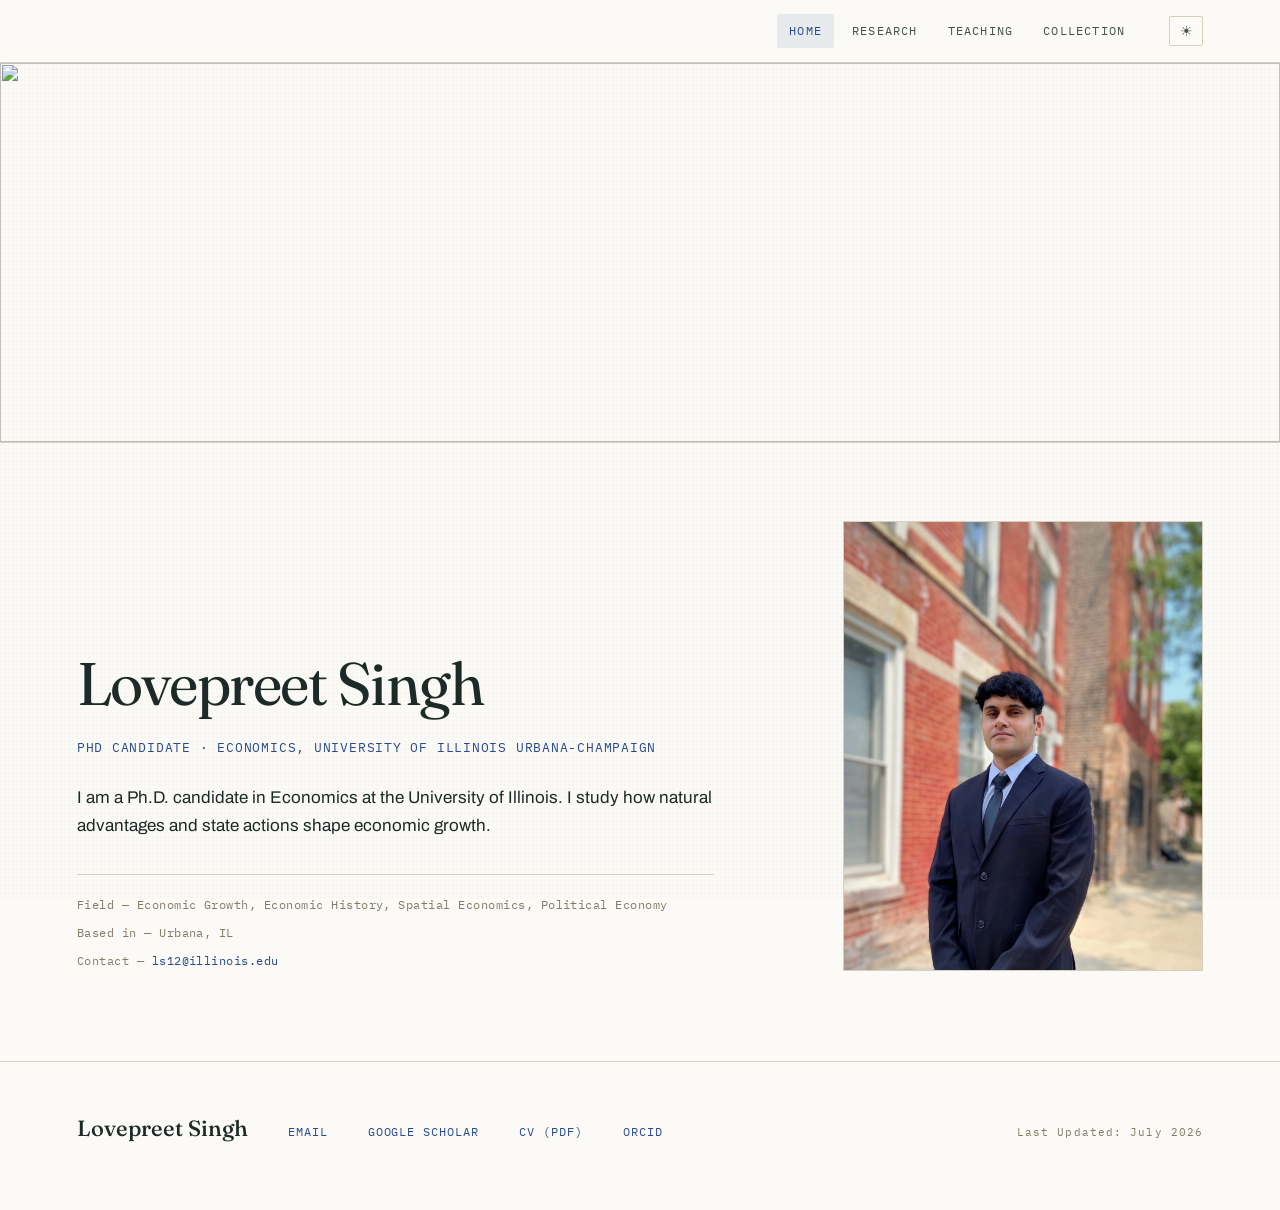
==== index.html @ d8ee820a "Set page titles to Lovepreet Singh, remove template wordmark, fix teaching typos Co-Authored-By: Cla" ====
<!-- Self-contained page: design (CSS) and behaviour (JS) are inlined so each
     page renders on its own. [ brackets ] mark placeholders to replace. -->
<!DOCTYPE html>
<html lang="en">
<head>
<meta charset="UTF-8">
<meta name="viewport" content="width=device-width, initial-scale=1">
<title>Lovepreet Singh</title>
<meta name="description" content="[ One-line description of you and your work ]">
<script>try{var t=localStorage.getItem('theme')||(matchMedia('(prefers-color-scheme:dark)').matches?'dark':'light');if(t==='dark')document.documentElement.setAttribute('data-theme','dark');}catch(e){}</script>
<link rel="preconnect" href="https://fonts.googleapis.com">
<link rel="preconnect" href="https://fonts.gstatic.com" crossorigin>
<link href="https://fonts.googleapis.com/css2?family=Fraunces:ital,opsz,wght@0,9..144,400;0,9..144,500;0,9..144,600;0,9..144,900;1,9..144,400&family=Archivo:wght@400;500;600&family=IBM+Plex+Mono:wght@400;500&display=swap" rel="stylesheet">
<style>
  :root{
    --paper:    #FBFAF6;   /* near-white warm paper          */
    --paper-2:  #FFFFFF;   /* white card / plate surface     */
    --ink:      #1C2B28;   /* deep pine-slate (near-black)  */
    --ink-soft: #43504C;   /* secondary text                */
    --muted:    #847B68;   /* captions, meta, mono labels   */
    --accent:   #294B8C;   /* fountain-pen cobalt           */
    --rule:     #D7CFBE;   /* hairline rules                */

    --serif: "Fraunces", Georgia, serif;
    --sans:  "Archivo", system-ui, sans-serif;
    --mono:  "IBM Plex Mono", ui-monospace, monospace;

    --edge: clamp(20px, 6vw, 110px);   /* page side margin   */
    --maxw: 1440px;

    --grain:   rgba(28,43,40,.07);     /* paper grain dots    */
    --scrim:   rgba(16,22,20,.92);     /* always-dark overlay on images */
    --on-scrim:#F1ECE0;                /* light text on scrim */
    --overlay: rgba(16,22,20,.80);     /* lightbox backdrop   */
  }

  /* dark theme — same identity, parchment becomes the ink */
  html[data-theme="dark"]{
    --paper:#16201E; --paper-2:#1F2B28; --ink:#E8E2D4; --ink-soft:#B6B2A3;
    --muted:#8C8670; --accent:#86ABE8; --rule:#33403A; --grain:rgba(232,226,212,.05);
  }

  *{ box-sizing:border-box; margin:0; padding:0; }
  html{ scroll-behavior:smooth; }
  body{
    background:var(--paper); color:var(--ink);
    font-family:var(--sans); font-size:17px; line-height:1.65;
    -webkit-font-smoothing:antialiased;
    transition:background-color .4s ease, color .4s ease;
  }
  a{ color:inherit; }
  img{ display:block; max-width:100%; }
  ::selection{ background:var(--accent); color:#fff; }
  h1,h2,h3{ text-wrap:balance; }
  p{ text-wrap:pretty; }
  section[id], #home{ scroll-margin-top:78px; }   /* keep anchors clear of sticky nav */

  /* faint paper grain over the whole page */
  body::before{
    content:""; position:fixed; inset:0; pointer-events:none; z-index:0;
    opacity:.3; mix-blend-mode:multiply;
    background-image:
      radial-gradient(circle at 1px 1px, var(--grain) 1px, transparent 0);
    background-size:4px 4px;
  }
  .wrap{ max-width:var(--maxw); margin:0 auto; padding:0 var(--edge); position:relative; z-index:1; }

  /* ---- shared bits ---------------------------------------------------- */
  .eyebrow{
    font-family:var(--mono); font-size:12px; letter-spacing:.22em;
    text-transform:uppercase; color:var(--muted);
  }
  .accession{ font-family:var(--mono); font-size:12px; letter-spacing:.08em; color:var(--accent); }
  .filemark{ display:flex; align-items:baseline; gap:18px; border-bottom:1px solid var(--rule);
             padding-bottom:14px; margin-bottom:46px; }
  .filemark .no{ font-family:var(--mono); font-size:13px; color:var(--accent); letter-spacing:.1em; }
  .filemark h2{ font-family:var(--serif); font-weight:600; font-size:clamp(26px,4vw,40px);
                line-height:1; letter-spacing:-.01em; }
  .filemark .of{ margin-left:auto; font-family:var(--mono); font-size:11px; color:var(--muted);
                 letter-spacing:.18em; }

  /* image placeholder plate (replace with <img class="plate">) */
  .plate{
    position:relative; background:var(--paper-2);
    border:1px solid var(--rule); aspect-ratio:4/5; overflow:hidden;
    display:flex; align-items:flex-end; justify-content:flex-start;
  }
  .plate::before{   /* big faint accession ghost number */
    content:attr(data-no); position:absolute; inset:0;
    display:flex; align-items:center; justify-content:center;
    font-family:var(--serif); font-weight:900; font-size:clamp(40px,7vw,84px);
    color:var(--ink); opacity:.06; letter-spacing:-.03em;
  }
  .plate::after{    /* corner registration mark */
    content:""; position:absolute; top:10px; left:10px; width:14px; height:14px;
    border-top:1.5px solid var(--muted); border-left:1.5px solid var(--muted); opacity:.55;
  }
  .plate .cap{
    position:relative; font-family:var(--mono); font-size:11px; letter-spacing:.12em;
    color:var(--muted); padding:10px 12px; text-transform:uppercase;
  }
  img.plate{ width:100%; height:100%; object-fit:cover; }

  /* expandable abstract (native <details>, no JS, keyboard-accessible) */
  .abs{ margin-top:16px; }
  .abs summary{ cursor:pointer; list-style:none; display:inline-flex; align-items:center; gap:9px;
    font-family:var(--mono); font-size:11px; letter-spacing:.12em; text-transform:uppercase; color:var(--accent); }
  .abs summary::-webkit-details-marker{ display:none; }
  .abs summary::before{ content:"+"; display:inline-grid; place-items:center; width:16px; height:16px;
    border:1px solid var(--accent); border-radius:2px; font-size:12px; line-height:1; }
  .abs[open] summary::before{ content:"\2013"; }
  .abs .abs-body{ margin-top:13px; padding:15px 17px; background:var(--paper-2); border:1px solid var(--rule);
    border-radius:3px; color:var(--ink-soft); font-size:15px; line-height:1.6; max-width:74ch; }

  /* clickable / enlargeable plate */
  .plate.zoomable{ cursor:zoom-in; transition:border-color .25s, box-shadow .25s, transform .25s; }
  .plate.zoomable:hover{ border-color:var(--accent);
    box-shadow:0 10px 34px -16px rgba(0,0,0,.45); transform:translateY(-2px); }
  .plate .zoom-hint{ position:absolute; top:10px; right:10px; width:24px; height:24px; border-radius:50%;
    background:var(--scrim); color:var(--on-scrim); display:grid; place-items:center; font-size:12px;
    opacity:0; transition:opacity .25s; }
  .plate.zoomable:hover .zoom-hint{ opacity:1; }

  /* theme toggle */
  .theme-toggle{ margin-left:8px; width:34px; height:30px; display:inline-grid; place-items:center;
    background:transparent; border:1px solid var(--rule); border-radius:2px; cursor:pointer;
    color:var(--ink-soft); font-size:14px; transition:border-color .2s, color .2s; }
  .theme-toggle:hover{ border-color:var(--accent); color:var(--accent); }
  .ic-moon{ display:none; }
  html[data-theme="dark"] .ic-sun{ display:none; }
  html[data-theme="dark"] .ic-moon{ display:inline; }

  /* ---- top navigation ------------------------------------------------- */
  header.nav{
    position:sticky; top:0; z-index:20;
    background:color-mix(in srgb, var(--paper) 88%, transparent);
    backdrop-filter:blur(8px);
    border-bottom:1px solid var(--rule);
  }
  .nav-in{ max-width:var(--maxw); margin:0 auto; padding:14px var(--edge);
           display:flex; align-items:center; gap:24px; }
  .wordmark{ font-family:var(--serif); font-weight:600; font-size:18px; letter-spacing:-.01em;
             text-decoration:none; white-space:nowrap; }
  .wordmark small{ font-family:var(--mono); font-weight:400; font-size:10px; color:var(--muted);
                   letter-spacing:.2em; display:block; margin-top:-2px; }
  nav.links{ margin-left:auto; display:flex; gap:6px; flex-wrap:wrap; }
  nav.links a{
    font-family:var(--mono); font-size:12px; letter-spacing:.1em; text-transform:uppercase;
    text-decoration:none; color:var(--ink-soft); padding:7px 12px; border-radius:2px;
    transition:color .2s, background .2s;
  }
  nav.links a:hover{ color:var(--ink); }
  nav.links a.active{ color:var(--accent); background:color-mix(in srgb,var(--accent) 9%,transparent); }

  /* ---- hero / home ---------------------------------------------------- */
  .hero{ padding:0 0 clamp(50px,8vw,90px); }
  .banner{ width:100%; height:clamp(190px,34vw,380px); overflow:hidden; border-bottom:1px solid var(--rule); }
  .banner-img{ width:100%; height:100%; object-fit:cover; }
  .banner-img.ph{ background:
      repeating-linear-gradient(135deg, var(--paper-2) 0 22px, color-mix(in srgb,var(--paper-2) 60%,var(--paper)) 22px 44px);
      display:flex; align-items:flex-end; }
  .banner-img.ph .cap{ font-family:var(--mono); font-size:11px; letter-spacing:.14em; text-transform:uppercase;
                       color:var(--muted); padding:12px 16px; }
  .hero .wrap{ padding-top:clamp(40px,7vw,78px); }
  .hero-grid{ display:grid; grid-template-columns:1.5fr 1fr; gap:clamp(28px,5vw,72px); align-items:end; }
  .hero .eyebrow{ margin-bottom:22px; }
  .hero h1{
    font-family:var(--serif); font-weight:400; letter-spacing:-.025em; line-height:.96;
    font-size:clamp(32px,5vw,60px); margin-bottom:24px;
  }
  .hero h1 em{ font-style:italic; }
  .hero .role{ font-family:var(--mono); font-size:13px; letter-spacing:.06em; color:var(--accent);
               text-transform:uppercase; margin-bottom:26px; }
  .hero .lede{ font-size:clamp(18px,2vw,21px); max-width:46ch; color:var(--ink-soft); }
  .hero .meta{ margin-top:34px; display:flex; flex-direction:column; gap:8px;
             border-top:1px solid var(--rule); padding-top:20px; }
  .hero .meta span{ font-family:var(--mono); font-size:12px; letter-spacing:.04em; color:var(--muted); }
  .hero .meta a{ color:var(--accent); text-decoration:none; }
  .hero .meta a:hover{ text-decoration:underline; }
  .hero-plate{ max-width:360px; margin-left:auto; width:100%; }
  /* staggered entrance for the hero text */
  .hero-grid > div > .rise:nth-child(1){ transition-delay:.04s; }
  .hero-grid > div > .rise:nth-child(2){ transition-delay:.12s; }
  .hero-grid > div > .rise:nth-child(3){ transition-delay:.20s; }
  .hero-grid > div > .rise:nth-child(4){ transition-delay:.28s; }
  .hero-grid > div > .rise:nth-child(5){ transition-delay:.36s; }
  .hero-plate.rise{ transition-delay:.30s; }

  /* ---- section frame -------------------------------------------------- */
  section.file{ padding:clamp(54px,8vw,96px) 0; border-top:1px solid var(--rule); }

  /* ---- research records ----------------------------------------------- */
  .record{
    display:grid; grid-template-columns:1.05fr 1fr; gap:clamp(20px,2.5vw,36px);
    padding:clamp(34px,5vw,58px) 0; border-bottom:1px solid var(--rule); align-items:start;
}
  .record:first-of-type{ border-top:1px solid var(--rule); }
  .record .plate{ aspect-ratio:3/2; transition:border-color .25s; }
  .record .plate:hover{ border-color:var(--accent); }
  .record:nth-of-type(even) .plate{ order:2; }   /* alternate image to the right */
  .record .body{ max-width:none; }
  .record .head{ display:flex; align-items:baseline; gap:14px; margin-bottom:10px; flex-wrap:wrap; }
  .record h3{ font-family:var(--serif); font-weight:500; font-size:clamp(19px,2.2vw,25px);
              line-height:1.1; letter-spacing:-.01em; }
  .record .yr{ font-family:var(--mono); font-size:12px; color:var(--muted); letter-spacing:.06em; }
  .record p{ color:var(--ink-soft); margin-bottom:14px; }
  .record .tags{ display:flex; gap:10px; flex-wrap:wrap; }
  .record .tags a{
    font-family:var(--mono); font-size:11px; letter-spacing:.08em; text-transform:uppercase;
    text-decoration:none; color:var(--accent); border:1px solid var(--rule);
    padding:5px 11px; border-radius:2px; transition:border-color .2s, background .2s;
  }
  .record .tags a:hover{ border-color:var(--accent); background:color-mix(in srgb,var(--accent) 7%,transparent); transform:translateY(-1px); }
  .record .tags a{ transition:border-color .2s, background .2s, transform .2s; }

  /* ---- teaching cards ------------------------------------------------- */
  .courses{ display:grid; grid-template-columns:repeat(auto-fit,minmax(280px,1fr)); gap:22px; }
  .course{ border:1px solid var(--rule); background:var(--paper-2); padding:26px 26px 28px; border-radius:3px; }
  .course .term{ font-family:var(--mono); font-size:11px; letter-spacing:.16em; text-transform:uppercase;
                 color:var(--accent); margin-bottom:14px; display:inline-block;
                 border-bottom:1px solid var(--accent); padding-bottom:3px; }
  .course .code{ font-family:var(--mono); font-size:12px; color:var(--muted); letter-spacing:.06em; }
  .course h3{ font-family:var(--serif); font-weight:500; font-size:23px; line-height:1.15; margin:4px 0 12px; }
  .course p{ color:var(--ink-soft); font-size:15.5px; }

  /* ---- collection gallery (the centerpiece) --------------------------- */
  .collection{ display:grid; grid-template-columns:repeat(3,1fr); gap:clamp(12px,1.6vw,18px); }
  .item{ cursor:pointer; border:none; background:none; padding:0; text-align:left;
         font:inherit; color:inherit; }
  .item .plate{ aspect-ratio:1/1; transition:border-color .3s; }
  .item .frame{ position:absolute; inset:0; overflow:hidden; }
  .item .reveal{
    position:absolute; left:0; right:0; bottom:0; padding:14px 14px 16px;
    background:linear-gradient(to top, var(--scrim), transparent);
    transform:translateY(101%); transition:transform .34s cubic-bezier(.2,.7,.2,1);
  }
  .item .reveal .t{ font-family:var(--serif); color:var(--on-scrim); font-size:16px; line-height:1.2; }
  .item .reveal .a{ font-family:var(--mono); color:color-mix(in srgb,var(--on-scrim) 70%,var(--accent));
                    font-size:11px; letter-spacing:.1em; margin-top:4px; }
  .item:hover .reveal, .item:focus-visible .reveal{ transform:translateY(0); }
  .item:hover .plate, .item:focus-visible .plate{ border-color:var(--accent); }
  .item{ transition:transform .25s; }
  .item:hover{ transform:translateY(-3px); }
  .item .label{ margin-top:11px; display:flex; justify-content:space-between; gap:10px; align-items:baseline; }
  .item .label .ttl{ font-family:var(--serif); font-size:17px; line-height:1.15; }
  .item .label .no{ font-family:var(--mono); font-size:11px; color:var(--accent); letter-spacing:.08em; white-space:nowrap; }

  /* ---- subcollections (editable groups within Collection) ---- */
  .subcollection{ margin-top:clamp(40px,5vw,60px); }
  .subcollection:first-of-type{ margin-top:0; }
  .subhead{ display:flex; align-items:baseline; gap:14px; margin-bottom:22px;
            padding-bottom:11px; border-bottom:1px solid var(--rule); }
  .subhead .sn{ font-family:var(--mono); font-size:12px; color:var(--accent); letter-spacing:.1em; }
  .subhead h3{ font-family:var(--serif); font-weight:500; font-size:clamp(16px,1.9vw,20px);
               line-height:1.1; letter-spacing:-.005em; }
  .subhead .ct{ margin-left:auto; font-family:var(--mono); font-size:11px; color:var(--muted);
                letter-spacing:.16em; text-transform:uppercase; }
  /* inside a research group the subhead rule already opens the list */
  .research-group .record:first-of-type{ border-top:none; }

  /* ---- lightbox ------------------------------------------------------- */
  .lightbox{
    position:fixed; inset:0; z-index:50; display:none; place-items:center; padding:24px;
    background:var(--overlay); backdrop-filter:blur(4px);
  }
  .lightbox.open{ display:grid; }
  .lb-card{ background:var(--paper); border:1px solid var(--rule); max-width:780px; width:100%;
            max-height:90vh; overflow:auto; display:grid; grid-template-columns:1fr 1fr; }
  .lb-card .plate{ aspect-ratio:auto; height:100%; min-height:340px; border:none; border-right:1px solid var(--rule); }
  .lb-meta{ padding:30px 30px 34px; }
  .lb-meta .accession{ margin-bottom:16px; display:block; }
  .lb-meta h3{ font-family:var(--serif); font-weight:500; font-size:27px; line-height:1.15; margin-bottom:14px; }
  .lb-meta p{ color:var(--ink-soft); font-size:15.5px; margin-bottom:18px; }
  .lb-meta dl{ font-family:var(--mono); font-size:12px; color:var(--muted); letter-spacing:.04em;
               display:grid; grid-template-columns:auto 1fr; gap:7px 16px; }
  .lb-meta dt{ color:var(--accent); }
  .lb-close{ position:absolute; top:18px; right:22px; background:var(--paper); border:1px solid var(--rule);
             width:40px; height:40px; border-radius:50%; cursor:pointer; font-family:var(--mono);
             font-size:16px; color:var(--ink); line-height:1; }
  .lb-close:hover{ border-color:var(--accent); color:var(--accent); }

  /* ---- footer --------------------------------------------------------- */
  footer.colophon{ border-top:1px solid var(--rule); padding:48px 0 64px; }
  .colophon .row{ display:flex; flex-wrap:wrap; gap:24px 40px; align-items:baseline; }
  .colophon .name{ font-family:var(--serif); font-size:22px; font-weight:500; }
  .colophon a{ font-family:var(--mono); font-size:12px; letter-spacing:.08em; color:var(--accent);
               text-decoration:none; text-transform:uppercase; }
  .colophon a:hover{ text-decoration:underline; }
  .colophon .set{ margin-left:auto; font-family:var(--mono); font-size:11px; color:var(--muted);
                  letter-spacing:.1em; }

  /* ---- reveal-on-scroll ---------------------------------------------- */
  .rise{ opacity:0; transform:translateY(22px); transition:opacity .7s ease, transform .7s cubic-bezier(.2,.7,.2,1); }
  .rise.in{ opacity:1; transform:none; }

  /* ---- responsive ----------------------------------------------------- */
  @media (max-width:820px){
    .hero-grid{ grid-template-columns:1fr; }
    .hero-plate{ max-width:240px; margin:8px 0 0; order:-1; }
    .record{ grid-template-columns:1fr; gap:20px; }
    .record .plate{ order:-1 !important; aspect-ratio:16/9; }
    .lb-card{ grid-template-columns:1fr; }
    .lb-card .plate{ border-right:none; border-bottom:1px solid var(--rule); min-height:260px; }
  }
  @media (max-width:520px){
    .collection{ grid-template-columns:repeat(2,1fr); gap:12px; }
  }

  /* ---- accessibility: respect reduced motion ------------------------- */
  @media (prefers-reduced-motion:reduce){
    html{ scroll-behavior:auto; }
    *{ transition:none !important; animation:none !important; }
    .rise{ opacity:1; transform:none; }
  }
  :focus-visible{ outline:2px solid var(--accent); outline-offset:3px; }

  /* multi-page: first section sits directly under the nav */
  main > section.file:first-child{ border-top:none; }

  /* --- de-catalogued: hide accession codes, file marks & plate numbers --- */
  .filemark .no{ display:none; }            /* FILE 01 / 02 / 03 */
  .subhead .sn{ display:none; }             /* R · I , C · I markers */
  .record .head .accession{ display:none; } /* R.001 code (year is kept) */
  .plate .cap{ display:none; }              /* R.001 / plate captions */
  .plate::before{ content:"" !important; }  /* faint ghost numbers */
  .item .label .no{ display:none; }         /* C.01 under gallery items */
  .item .reveal .a{ display:none; }         /* C.01 in hover overlay */
  .lb-meta .accession{ display:none; }      /* code in enlarged view */

  /* hide placeholder notes & section side-labels */
  .subhead .ct{ display:none; }             /* [ note ] */
  .filemark .of{ display:none; }            /* SELECTED WORK / BY THEME / COURSES */
  .banner-img.ph .cap{ display:none; }      /* banner instruction caption */
</style>
</head>
<body>
<header class="nav">
  <div class="nav-in">
    <a class="wordmark" href="index.html"> <small> </small></a>
    <nav class="links" aria-label="Pages">
      <a href="index.html" class="active">Home</a>
      <a href="research.html">Research</a>
      <a href="teaching.html">Teaching</a>
      <a href="collection.html">Collection</a>
    </nav>
    <button class="theme-toggle" id="themeToggle" aria-label="Toggle dark mode" title="Toggle light / dark">
      <span class="ic-sun" aria-hidden="true">☀</span><span class="ic-moon" aria-hidden="true">☾</span>
    </button>
  </div>
</header>

<main>

<section id="home" class="hero">
  <!-- BANNER: replace the div below with <img class="banner-img" src="images/seattle.jpeg" alt=""> -->
 <div class="banner">
    <img class="banner-img" src="images/" alt="">
  </div>
  <div class="wrap">
    <div class="hero-grid">
      <div>
        <div class="eyebrow rise"></div>
        <h1 class="rise">Lovepreet Singh</h1>
        <div class="role rise">PhD candidate · Economics, University of Illinois Urbana-Champaign </div>
        <p>I am a Ph.D. candidate in Economics at the University of Illinois. I study how natural advantages and state actions shape economic growth.</p>
        <div class="meta rise">
          <span>Field —  Economic Growth, Economic History, Spatial Economics, Political Economy</span>
<span>Based in — Urbana, IL</span>
<span>Contact — <a href="mailto:ls12@illinois.edu">ls12@illinois.edu</a></span>
        </div>
      </div>
      <div class="hero-plate rise">
        <!-- PLATE: replace this div with <img class="plate" src="images/portrait.jpg" alt="Portrait of Lovepreet"> -->
        <img class="plate" src="images/portrait.jpg" alt="Lovepreet Singh" style="aspect-ratio:4/5">
      </div>
    </div>
  </div>
</section>

</main>

<footer class="colophon">
  <div class="wrap">
    <div class="row">
      <span class="name">Lovepreet Singh</span>
      <a href="mailto:ls12@illinois.edu">Email</a>
      <a href="#">Google Scholar</a>
      <a href="#">CV (PDF)</a>
      <a href="#">ORCID</a>
      <span class="set">Last Updated: July 2026</span>
    </div>
  </div>
</footer>

<script>
  /* reveal-on-scroll */
  const io = new IntersectionObserver((entries)=>{
    entries.forEach(e=>{ if(e.isIntersecting){ e.target.classList.add('in'); io.unobserve(e.target); } });
  }, { threshold:.12 });
  document.querySelectorAll('.rise').forEach(el=>io.observe(el));

  const lb = document.getElementById('lightbox');
  if(lb){
    const lbClose = document.getElementById('lbClose');
    const set = (id,val)=>{ const el=document.getElementById(id); if(el) el.textContent = val || ''; };
    function openLightbox({title,desc,acc,origin,medium,imgSrc}){
      set('lbTitle',title); set('lbDesc',desc); set('lbAcc',acc);
      const dl = document.getElementById('lbDl');
      if(origin || medium){ dl.style.display=''; set('lbOrigin',origin||'—'); set('lbMedium',medium||'—'); }
      else { dl.style.display='none'; }
      const plate = document.getElementById('lbPlate');
      plate.setAttribute('data-no', acc || '');
      plate.style.backgroundImage = imgSrc ? 'url('+imgSrc+')' : '';
      plate.style.backgroundSize='cover'; plate.style.backgroundPosition='center';
      lb.classList.add('open'); document.body.style.overflow='hidden'; lbClose.focus();
    }
    const closeLb = ()=>{ lb.classList.remove('open'); document.body.style.overflow=''; };
    lbClose.addEventListener('click', closeLb);
    lb.addEventListener('click', e=>{ if(e.target===lb) closeLb(); });
    document.addEventListener('keydown', e=>{ if(e.key==='Escape') closeLb(); });
    document.querySelectorAll('.item').forEach(item=>{
      item.addEventListener('click', ()=>{
        const d = item.dataset; const img = item.querySelector('img.plate');
        openLightbox({ title:d.title, desc:d.desc, acc:d.acc, origin:d.origin, medium:d.medium, imgSrc:img?img.src:'' });
      });
    });
    document.querySelectorAll('.record .plate.zoomable').forEach(p=>{
      const rec = p.closest('.record');
      const open = ()=>{
        const h = rec.querySelector('h3'); const blurb = rec.querySelector('.body > p');
        const src = p.tagName === 'IMG' ? p.src : (p.querySelector('img') ? p.querySelector('img').src : '');
        openLightbox({ title:h?h.textContent:'', desc:blurb?blurb.textContent:'', acc:p.dataset.acc, imgSrc:src });
      };
      p.addEventListener('click', open);
      p.addEventListener('keydown', e=>{ if(e.key==='Enter' || e.key===' '){ e.preventDefault(); open(); } });
    });
  }

  const root = document.documentElement;
  const tt = document.getElementById('themeToggle');
  if(tt) tt.addEventListener('click', ()=>{
    const dark = root.getAttribute('data-theme') === 'dark';
    if(dark) root.removeAttribute('data-theme'); else root.setAttribute('data-theme','dark');
    try { localStorage.setItem('theme', dark ? 'light' : 'dark'); } catch(e){}
  });
</script>
<script>
  function jumpToContent() {
    var hero = document.querySelector('.hero .wrap');
    if (hero) {
      var y = hero.getBoundingClientRect().top + window.scrollY - 20;
      window.scrollTo(0, y);
    }
  }
  window.addEventListener('load', jumpToContent);
  window.addEventListener('pageshow', function (e) { if (e.persisted) jumpToContent(); });
</script>
</body>
</html>
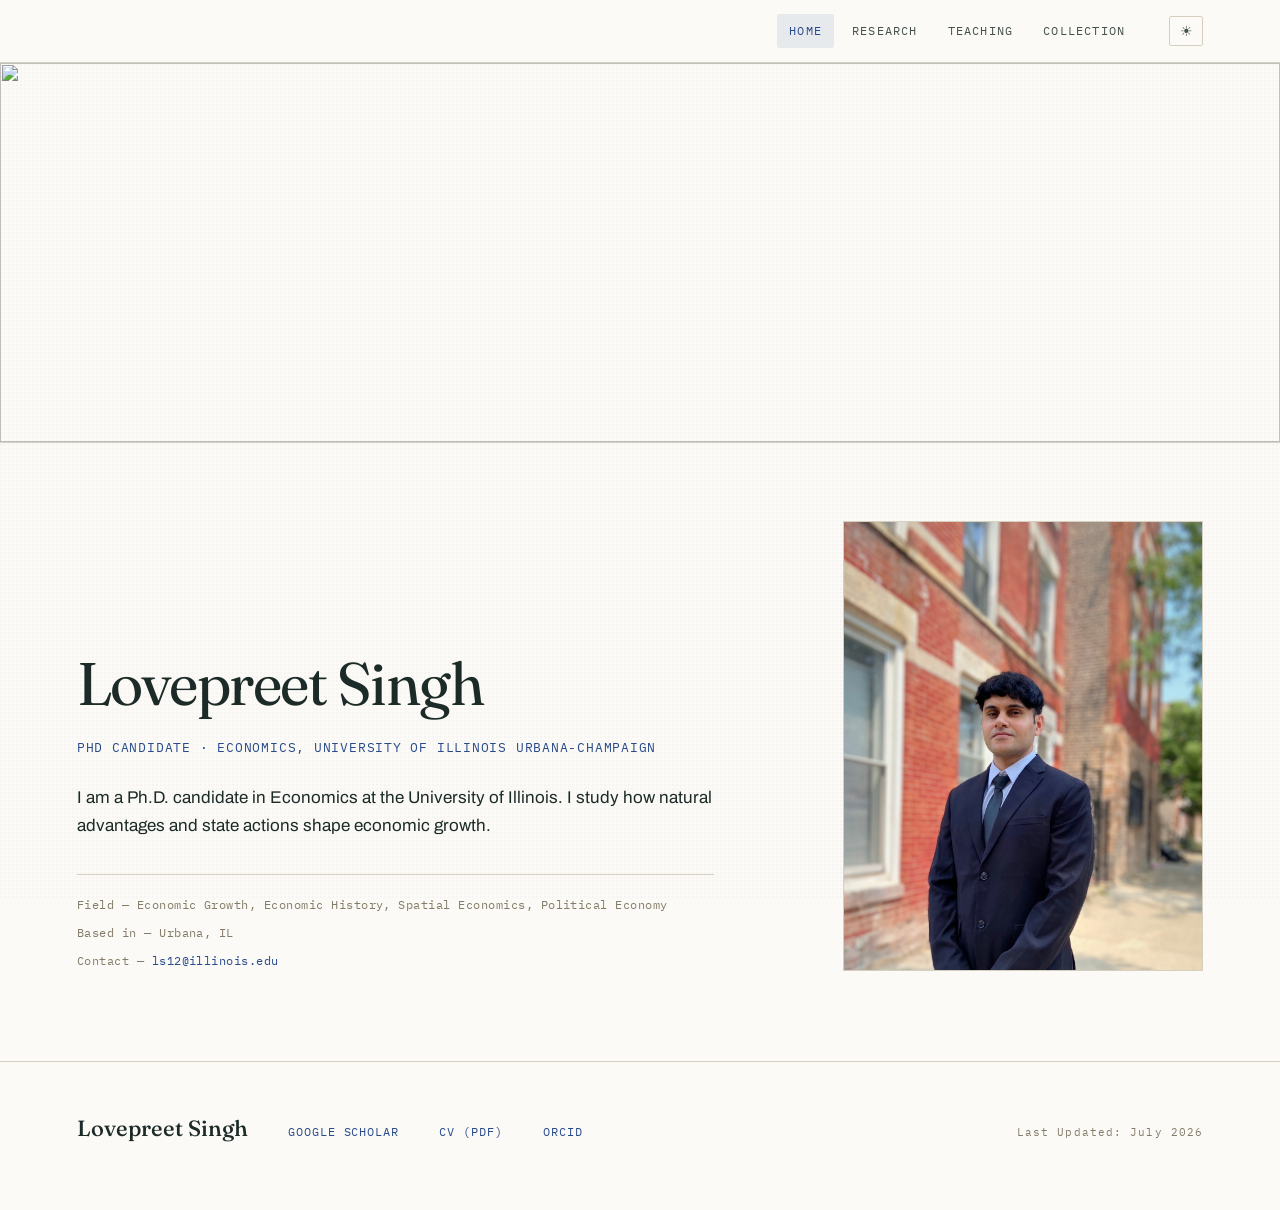
==== commit c0ca6fae: "Remove footer Email link; address already shown in contact line Co-Authored-By: Claude Fable 5.1 <no" ====
--- a/index.html
+++ b/index.html
@@ -383,7 +383,6 @@
   <div class="wrap">
     <div class="row">
       <span class="name">Lovepreet Singh</span>
-      <a href="mailto:ls12@illinois.edu">Email</a>
       <a href="#">Google Scholar</a>
       <a href="#">CV (PDF)</a>
       <a href="#">ORCID</a>
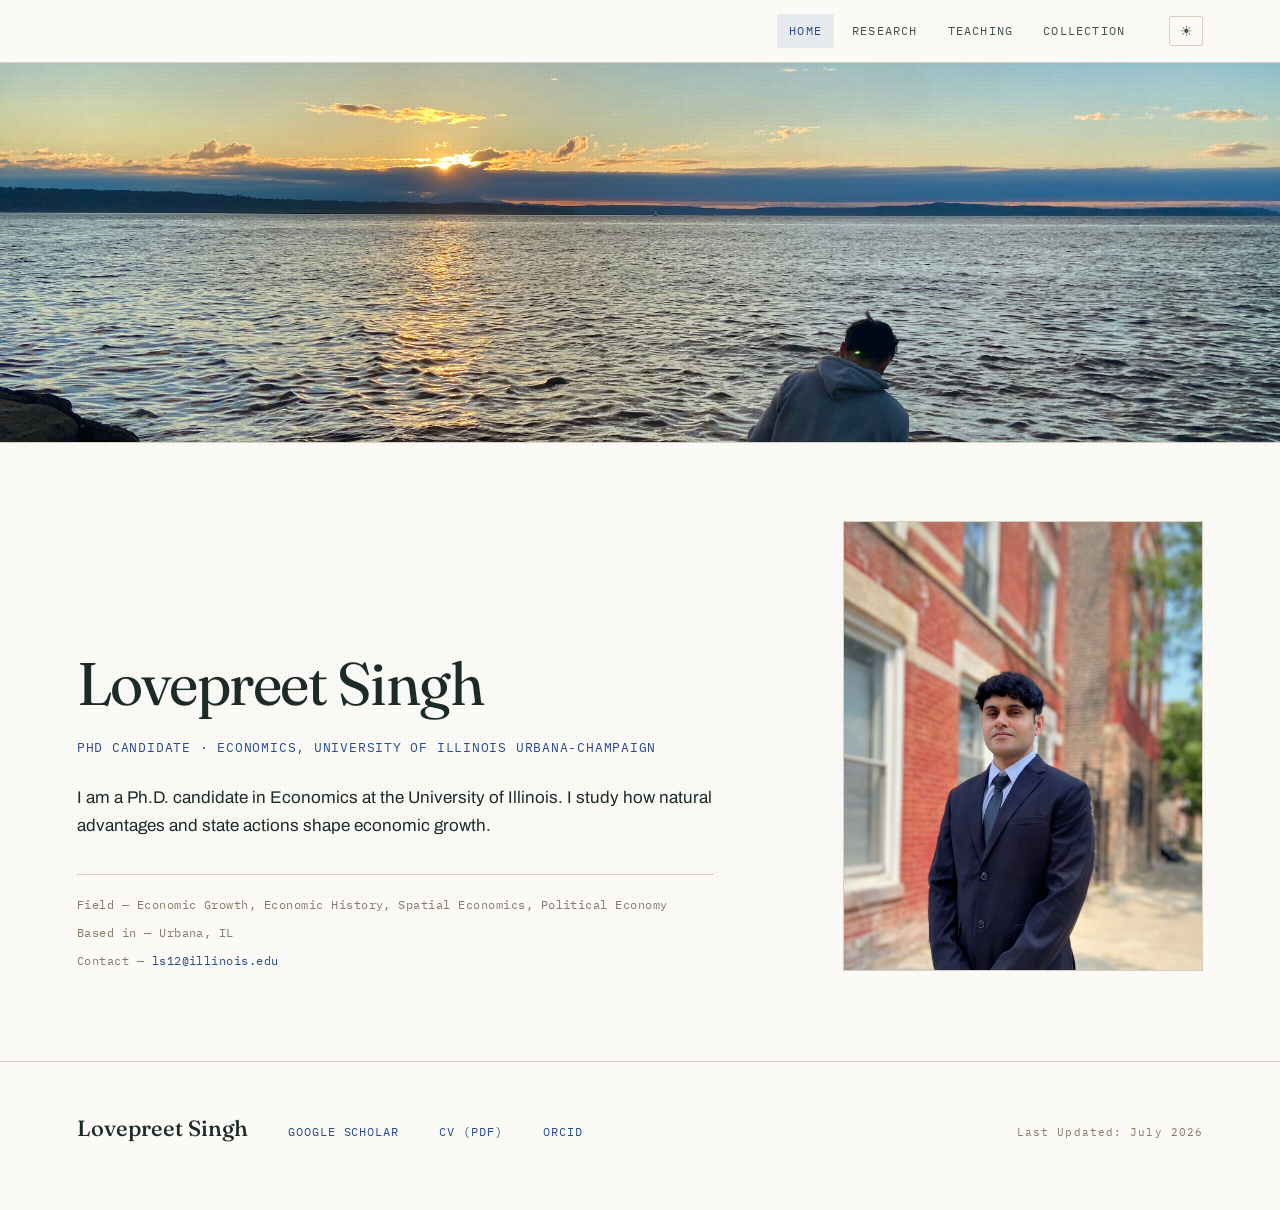
==== commit 3b12b656: "Remove WIP placeholder tags; point homepage banner at seattle.jpeg Co-Authored-By: Claude Opus 5 <no" ====
--- a/index.html
+++ b/index.html
@@ -354,7 +354,7 @@
 <section id="home" class="hero">
   <!-- BANNER: replace the div below with <img class="banner-img" src="images/seattle.jpeg" alt=""> -->
  <div class="banner">
-    <img class="banner-img" src="images/" alt="">
+    <img class="banner-img" src="images/seattle.jpeg" alt="">
   </div>
   <div class="wrap">
     <div class="hero-grid">
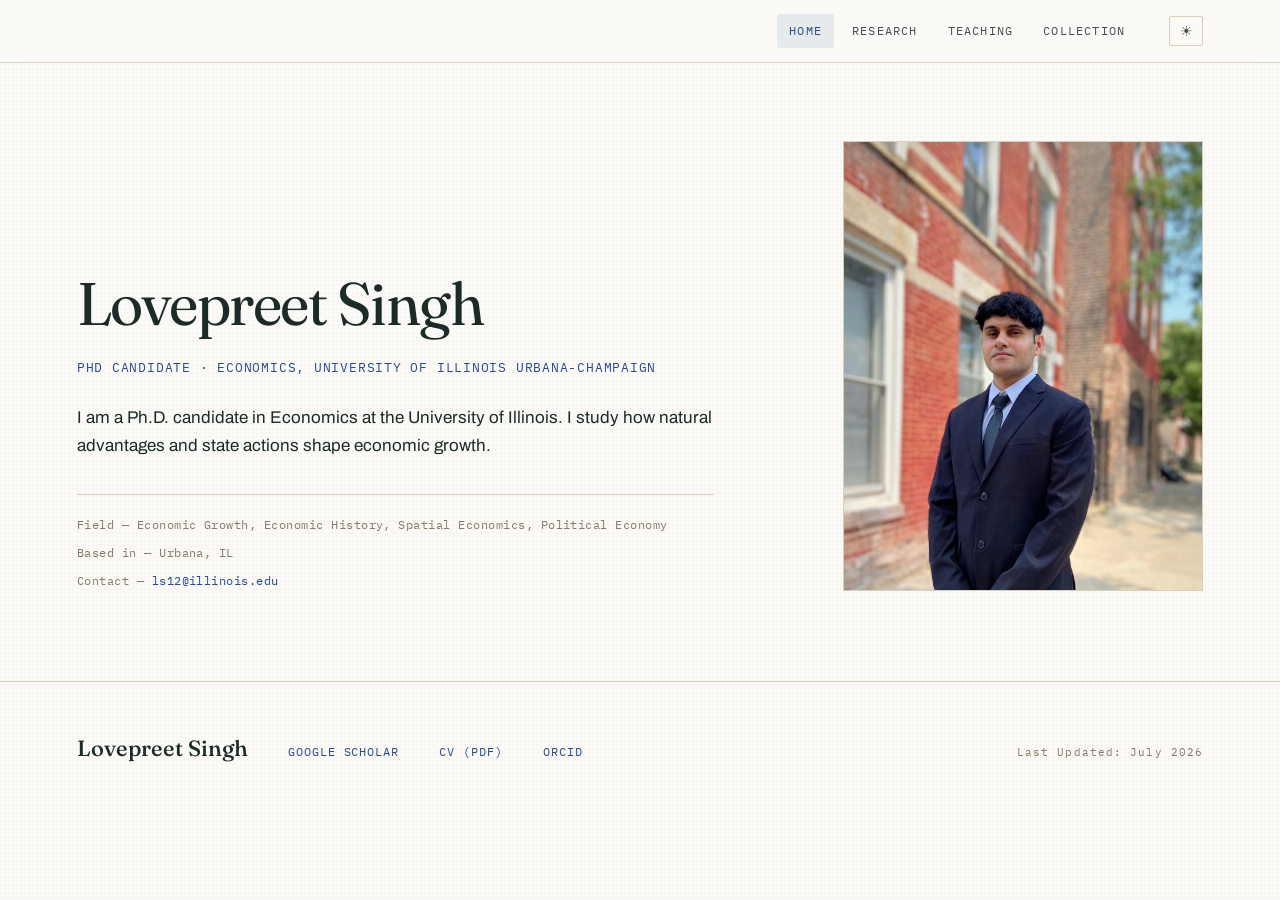
==== commit 8a52fe4c: "Hide homepage banner image for now Co-Authored-By: Claude Opus 5 <noreply@anthropic.com>" ====
--- a/index.html
+++ b/index.html
@@ -352,10 +352,11 @@
 <main>
 
 <section id="home" class="hero">
-  <!-- BANNER: replace the div below with <img class="banner-img" src="images/seattle.jpeg" alt=""> -->
- <div class="banner">
+  <!-- BANNER hidden for now. To restore, uncomment the block below.
+  <div class="banner">
     <img class="banner-img" src="images/seattle.jpeg" alt="">
   </div>
+  -->
   <div class="wrap">
     <div class="hero-grid">
       <div>
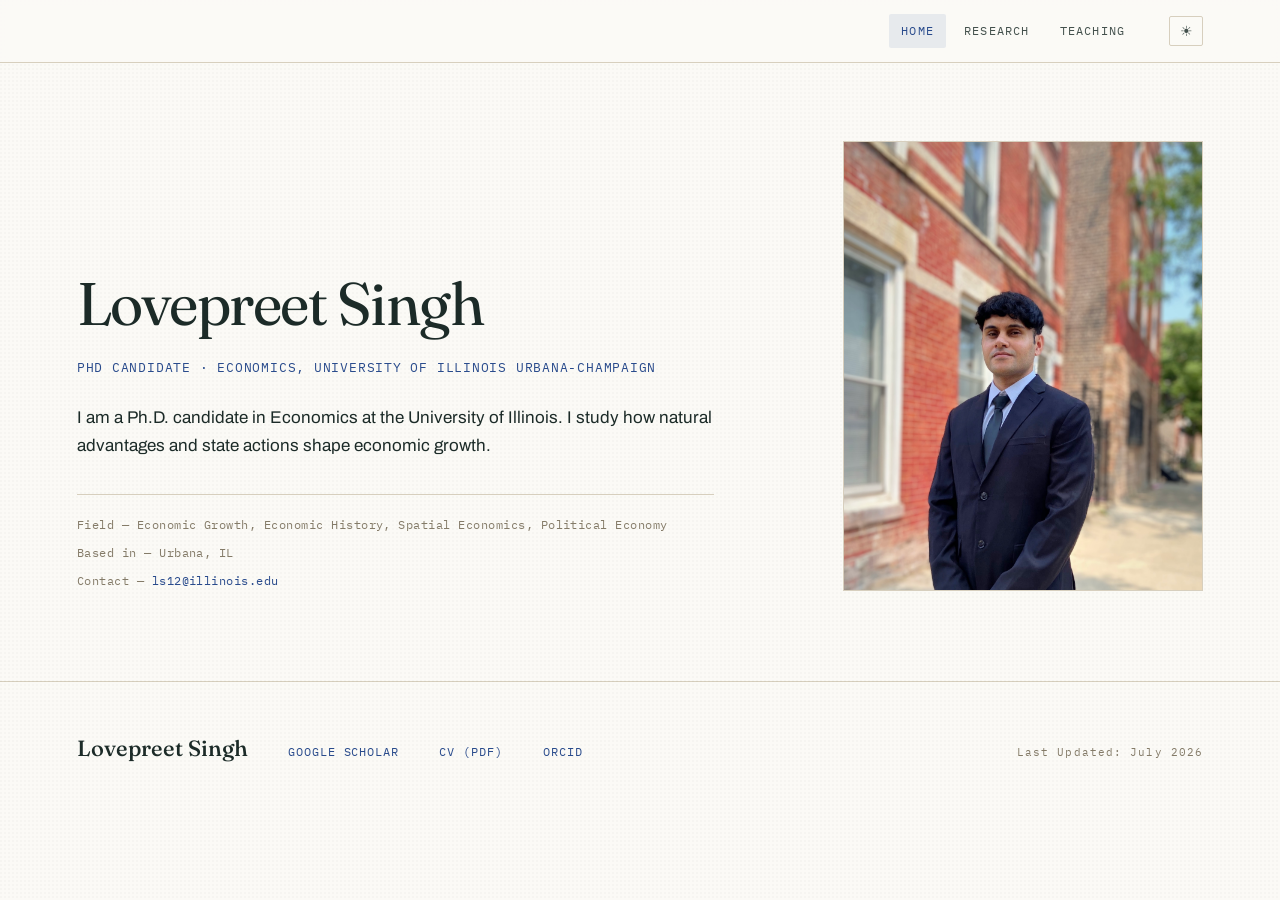
==== commit e8e93b7f: "Hide Collection tab from nav and mark page noindex Co-Authored-By: Claude Opus 5 <noreply@anthropic." ====
--- a/index.html
+++ b/index.html
@@ -341,7 +341,6 @@
       <a href="index.html" class="active">Home</a>
       <a href="research.html">Research</a>
       <a href="teaching.html">Teaching</a>
-      <a href="collection.html">Collection</a>
     </nav>
     <button class="theme-toggle" id="themeToggle" aria-label="Toggle dark mode" title="Toggle light / dark">
       <span class="ic-sun" aria-hidden="true">☀</span><span class="ic-moon" aria-hidden="true">☾</span>
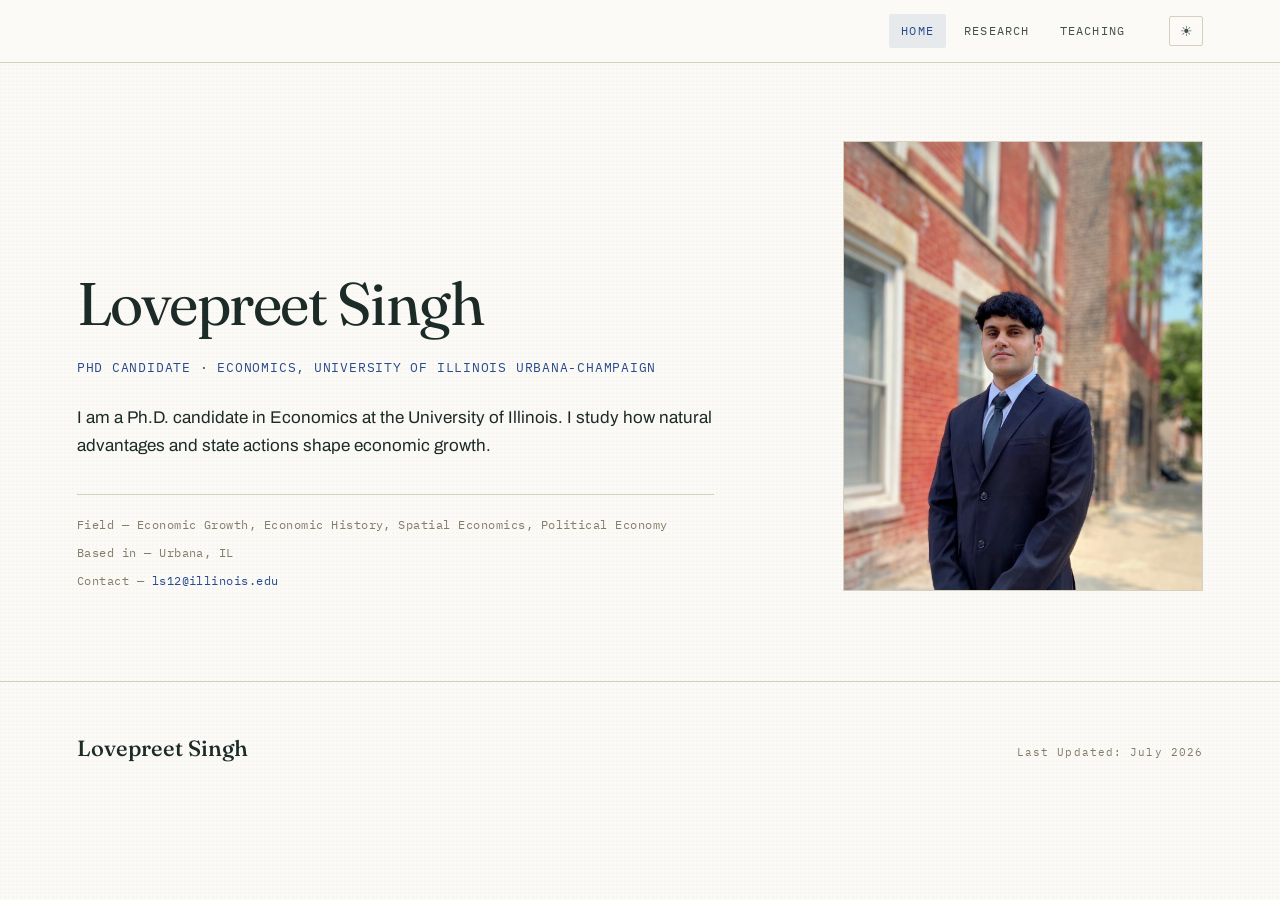
==== commit 1405787a: "Hide placeholder footer links; add JMP badge to job market paper title Co-Authored-By: Claude Opus 5" ====
--- a/index.html
+++ b/index.html
@@ -383,9 +383,11 @@
   <div class="wrap">
     <div class="row">
       <span class="name">Lovepreet Singh</span>
+      <!-- Links hidden for now. To restore, uncomment and add real URLs.
       <a href="#">Google Scholar</a>
       <a href="#">CV (PDF)</a>
       <a href="#">ORCID</a>
+      -->
       <span class="set">Last Updated: July 2026</span>
     </div>
   </div>
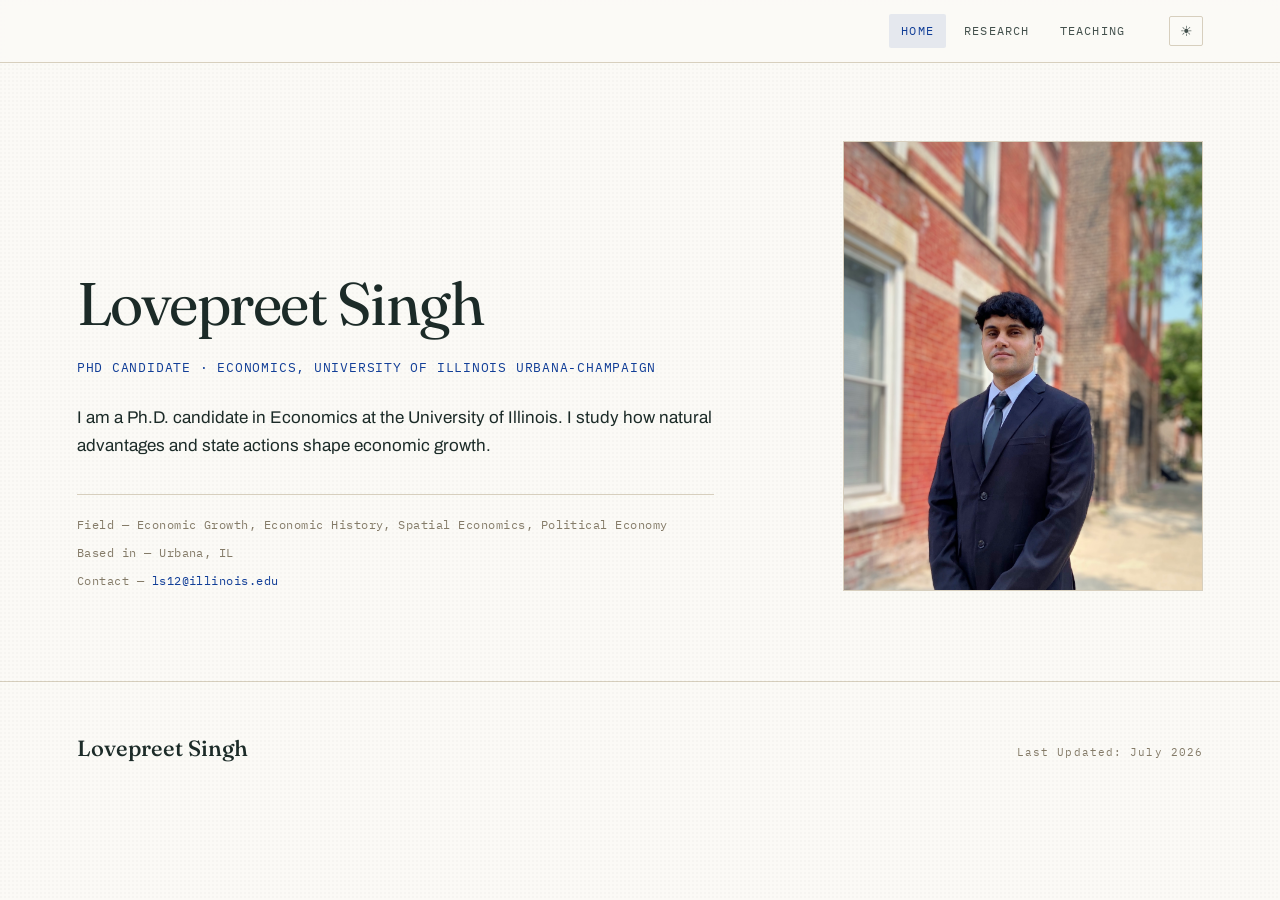
==== commit 20dd0ad7: "Deepen accent blue and teal; teaching cards two per row Co-Authored-By: Claude Opus 5 <noreply@anthr" ====
--- a/index.html
+++ b/index.html
@@ -18,7 +18,7 @@
     --ink:      #1C2B28;   /* deep pine-slate (near-black)  */
     --ink-soft: #43504C;   /* secondary text                */
     --muted:    #847B68;   /* captions, meta, mono labels   */
-    --accent:   #294B8C;   /* fountain-pen cobalt           */
+    --accent:   #113E97;   /* fountain-pen cobalt           */
     --rule:     #D7CFBE;   /* hairline rules                */
 
     --serif: "Fraunces", Georgia, serif;
@@ -37,7 +37,7 @@
   /* dark theme — same identity, parchment becomes the ink */
   html[data-theme="dark"]{
     --paper:#16201E; --paper-2:#1F2B28; --ink:#E8E2D4; --ink-soft:#B6B2A3;
-    --muted:#8C8670; --accent:#86ABE8; --rule:#33403A; --grain:rgba(232,226,212,.05);
+    --muted:#8C8670; --accent:#9AC4FF; --rule:#33403A; --grain:rgba(232,226,212,.05);
   }
 
   *{ box-sizing:border-box; margin:0; padding:0; }
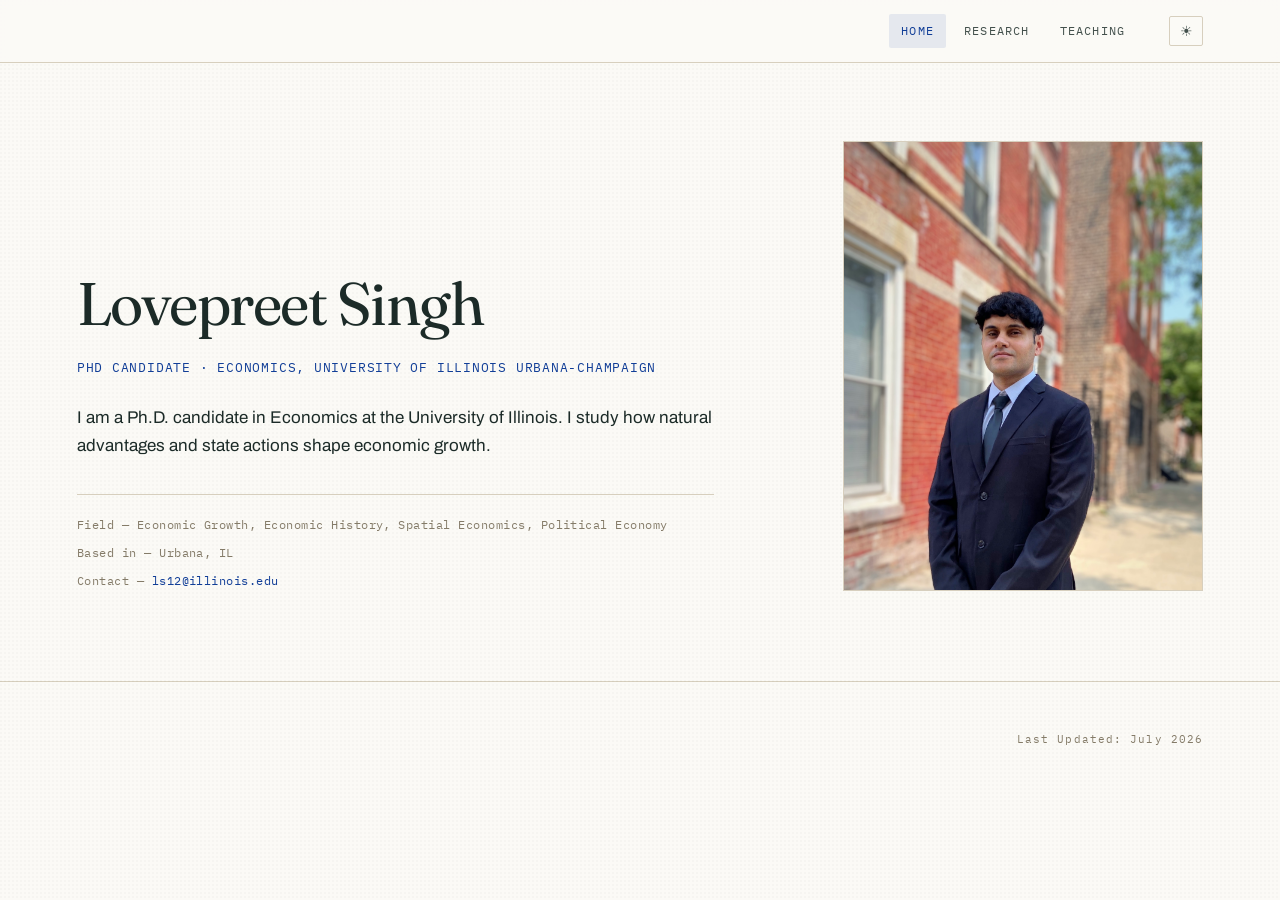
==== commit 147a7cd3: "Remove redundant name from homepage footer Co-Authored-By: Claude Opus 5 <noreply@anthropic.com>" ====
--- a/index.html
+++ b/index.html
@@ -282,7 +282,6 @@
   /* ---- footer --------------------------------------------------------- */
   footer.colophon{ border-top:1px solid var(--rule); padding:48px 0 64px; }
   .colophon .row{ display:flex; flex-wrap:wrap; gap:24px 40px; align-items:baseline; }
-  .colophon .name{ font-family:var(--serif); font-size:22px; font-weight:500; }
   .colophon a{ font-family:var(--mono); font-size:12px; letter-spacing:.08em; color:var(--accent);
                text-decoration:none; text-transform:uppercase; }
   .colophon a:hover{ text-decoration:underline; }
@@ -382,7 +381,6 @@
 <footer class="colophon">
   <div class="wrap">
     <div class="row">
-      <span class="name">Lovepreet Singh</span>
       <!-- Links hidden for now. To restore, uncomment and add real URLs.
       <a href="#">Google Scholar</a>
       <a href="#">CV (PDF)</a>
